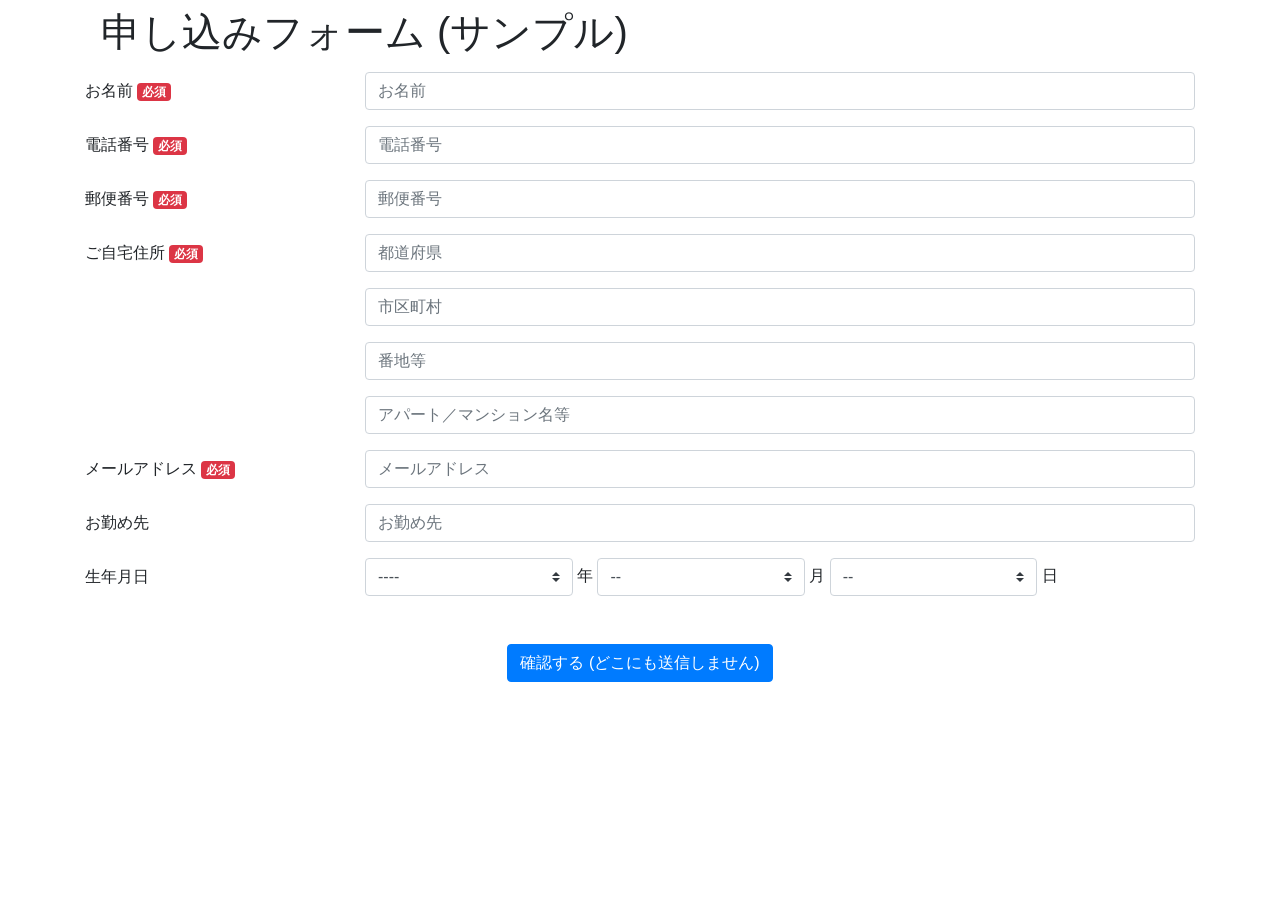
==== index.html @ 7e12a004 "生年月日のセレクトタグのtaitle属性の修正" ====
<!DOCTYPE html>
<html>
<head>
  <meta charset="UTF-8" />
  <meta name="viewport"
    content="width=device-width, initial-scale=1.0, minimum-scale=1.0, maximum-scale=1.0, user-scalable=no" />
  <!-- Latest compiled and minified CSS -->
  <link href="https://stackpath.bootstrapcdn.com/bootstrap/4.5.0/css/bootstrap.min.css" rel="stylesheet"
    integrity="sha384-9aIt2nRpC12Uk9gS9baDl411NQApFmC26EwAOH8WgZl5MYYxFfc+NcPb1dKGj7Sk" crossorigin="anonymous">
  <script>
    window.addEventListener("beforeunload", function (event) {
      var confirmationMessage = "入力内容を破棄します。";

      event.returnValue = confirmationMessage;
      return confirmationMessage;
    });
  </script>
</head>
<body>
  <div class="container">
    <div class="navbar">
      <h1>申し込みフォーム (サンプル)</h1>
    </div>

    <form>

      <div class="form-row">
        <label class="col-sm-3 col-form-label">お名前 <span class="badge badge-danger">必須</span></label>
        <div class="col-sm-9">
          <p>
            <input type="text" name="name" autocomplete="name" class="form-control" placeholder="お名前" required />
          </p>
        </div>
      </div>

      <div class="form-row">
        <label class="col-sm-3 col-form-label">電話番号 <span class="badge badge-danger">必須</span></label>
        <div class="col-sm-9">
          <p>
            <input type="tel" name="tel" autocomplete="tel" class="form-control" placeholder="電話番号" required />
          </p>
        </div>
      </div>

      <div class="form-row">
        <label class="col-sm-3 col-form-label">郵便番号 <span class="badge badge-danger">必須</span></label>
        <div class="col-sm-9">
          <p>
            <input type="text" name="postal-code" autocomplete="postal-code" class="form-control" placeholder="郵便番号"
              required />
          </p>
        </div>
      </div>

      <div class="form-row">
        <label class="col-sm-3 col-form-label">ご自宅住所 <span class="badge badge-danger">必須</span></label>
        <div class="col-sm-9">
          <p>
            <input type="text" name="address-level1" autocomplete="address-level1" class="form-control"
              placeholder="都道府県" required />
          </p>
          <p>
            <input type="text" name="address-level2" autocomplete="address-level2" class="form-control"
              placeholder="市区町村" required />
          </p>
          <p>
            <input type="text" name="address-line1" autocomplete="address-line1" class="form-control" placeholder="番地等"
              required />
          </p>
          <p>
            <input type="text" name="address-line2" autocomplete="address-line2" class="form-control"
              placeholder="アパート／マンション名等" />
          </p>
        </div>
      </div>

      <div class="form-row">
        <label class="col-sm-3 col-form-label">メールアドレス <span class="badge badge-danger">必須</span></label>
        <div class="col-sm-9">
          <p>
            <input type="email" name="email" autocomplete="email" class="form-control" placeholder="メールアドレス" required />
          </p>
        </div>
      </div>

      <div class="form-row">
        <label class="col-sm-3 col-form-label">お勤め先</label>
        <div class="col-sm-9">
          <p>
            <input type="text" name="organization" autocomplete="organization" autocorrect="off" autocapitalize="off"
              class="form-control" placeholder="お勤め先" />
          </p>
        </div>
      </div>

      <div class="form-row">
        <label class="col-sm-3 col-form-label">生年月日</label>

        <div class="col-sm-9">

          <select class="custom-select w-25" title="生年月日(西暦)" name="bday-year" autocomplete="bday-year">
            <option selected="">----</option>
            <option value="2010">2010</option>
            <option value="2009">2009</option>
            <option value="2008">2008</option>
            <option value="2007">2007</option>
            <option value="2006">2006</option>
            <option value="2005">2005</option>
            <option value="2004">2004</option>
            <option value="2003">2003</option>
            <option value="2002">2002</option>
            <option value="2001">2001</option>
            <option value="2000">2000</option>
            <option value="1999">1999</option>
            <option value="1998">1998</option>
            <option value="1997">1997</option>
            <option value="1996">1996</option>
            <option value="1995">1995</option>
            <option value="1994">1994</option>
            <option value="1993">1993</option>
            <option value="1992">1992</option>
            <option value="1991">1991</option>
            <option value="1990">1990</option>
            <option value="1989">1989</option>
            <option value="1988">1988</option>
            <option value="1987">1987</option>
            <option value="1986">1986</option>
            <option value="1985">1985</option>
            <option value="1984">1984</option>
            <option value="1983">1983</option>
            <option value="1982">1982</option>
            <option value="1981">1981</option>
            <option value="1980">1980</option>
            <option value="1979">1979</option>
            <option value="1978">1978</option>
            <option value="1977">1977</option>
            <option value="1976">1976</option>
            <option value="1975">1975</option>
            <option value="1974">1974</option>
            <option value="1973">1973</option>
            <option value="1972">1972</option>
            <option value="1971">1971</option>
            <option value="1970">1970</option>
            <option value="1969">1969</option>
            <option value="1968">1968</option>
            <option value="1967">1967</option>
            <option value="1966">1966</option>
            <option value="1965">1965</option>
            <option value="1964">1964</option>
            <option value="1963">1963</option>
            <option value="1962">1962</option>
            <option value="1961">1961</option>
            <option value="1960">1960</option>
            <option value="1959">1959</option>
            <option value="1958">1958</option>
            <option value="1957">1957</option>
            <option value="1956">1956</option>
            <option value="1955">1955</option>
            <option value="1954">1954</option>
            <option value="1953">1953</option>
            <option value="1952">1952</option>
            <option value="1951">1951</option>
            <option value="1950">1950</option>
          </select>
          年
          <select class="custom-select w-25" title="生年月日(月)" name="bday-month" autocomplete="bday-month">
            <option selected="">--</option>
            <option value="1">1</option>
            <option value="2">2</option>
            <option value="3">3</option>
            <option value="4">4</option>
            <option value="5">5</option>
            <option value="6">6</option>
            <option value="7">7</option>
            <option value="8">8</option>
            <option value="9">9</option>
            <option value="10">10</option>
            <option value="11">11</option>
            <option value="12">12</option>
          </select>
          月
          <select class="custom-select w-25" title="生年月日(日)" name="bday-day" autocomplete="bday-day">
            <option selected="">--</option>
            <option value="1">1</option>
            <option value="2">2</option>
            <option value="3">3</option>
            <option value="4">4</option>
            <option value="5">5</option>
            <option value="6">6</option>
            <option value="7">7</option>
            <option value="8">8</option>
            <option value="9">9</option>
            <option value="10">10</option>
            <option value="11">11</option>
            <option value="12">12</option>
            <option value="13">13</option>
            <option value="14">14</option>
            <option value="15">15</option>
            <option value="16">16</option>
            <option value="17">17</option>
            <option value="18">18</option>
            <option value="19">19</option>
            <option value="20">20</option>
            <option value="21">21</option>
            <option value="22">22</option>
            <option value="23">23</option>
            <option value="24">24</option>
            <option value="25">25</option>
            <option value="26">26</option>
            <option value="27">27</option>
            <option value="28">28</option>
            <option value="29">29</option>
            <option value="30">30</option>
            <option value="31">31</option>
          </select>
          日
        </div>

      </div>

      <div class="text-center my-5">
        <button type="submit" class="btn btn-primary">確認する (どこにも送信しません)</button>
      </div>

    </form>
  </div>
</body>
</html>
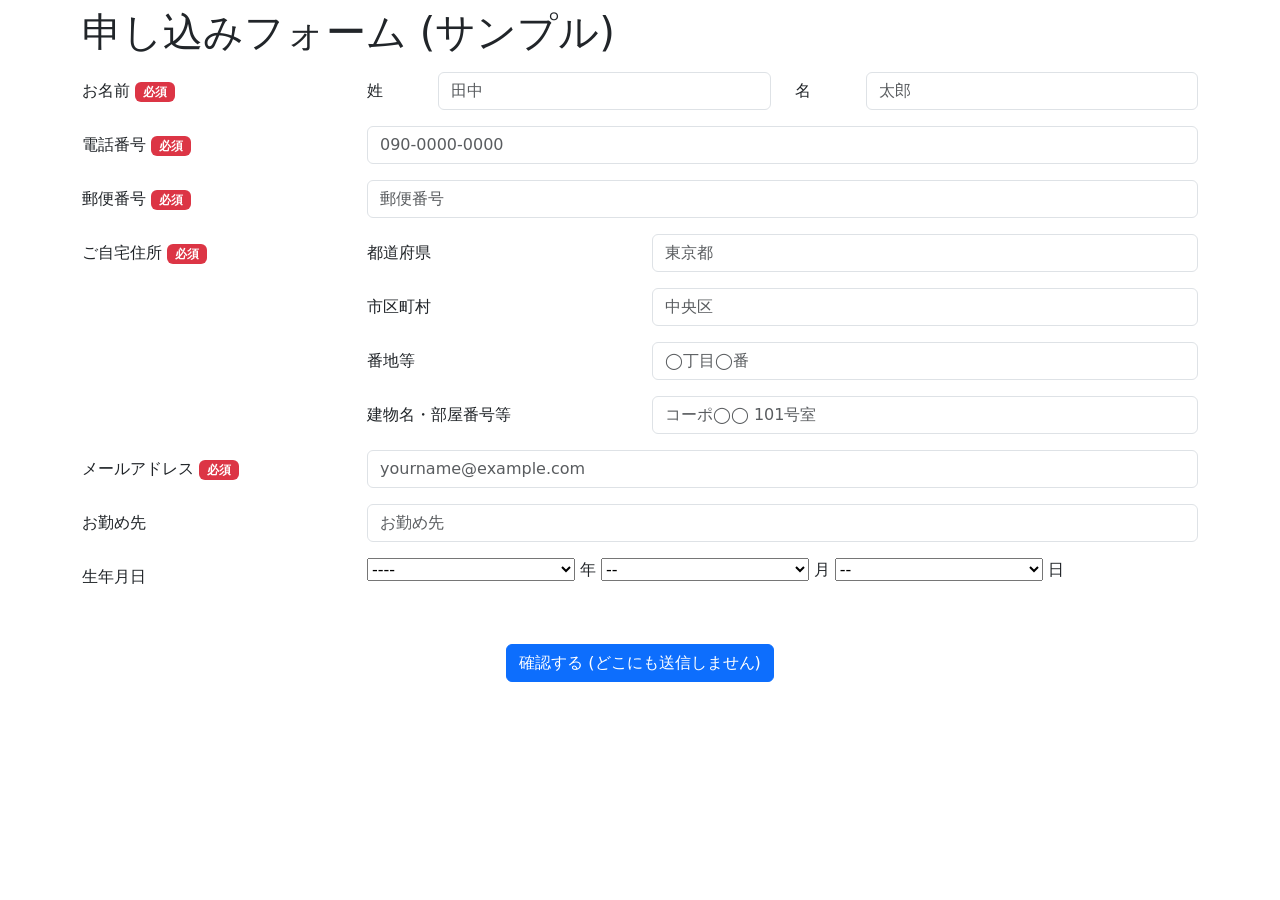
==== commit 99177537: "Bootstrap 4→5" ====
--- a/index.html
+++ b/index.html
@@ -1,12 +1,11 @@
 <!DOCTYPE html>
-<html>
+<html lang="ja">
 <head>
-  <meta charset="UTF-8" />
+  <meta charset="UTF-8"/>
   <meta name="viewport"
-    content="width=device-width, initial-scale=1.0, minimum-scale=1.0, maximum-scale=1.0, user-scalable=no" />
-  <!-- Latest compiled and minified CSS -->
-  <link href="https://stackpath.bootstrapcdn.com/bootstrap/4.5.0/css/bootstrap.min.css" rel="stylesheet"
-    integrity="sha384-9aIt2nRpC12Uk9gS9baDl411NQApFmC26EwAOH8WgZl5MYYxFfc+NcPb1dKGj7Sk" crossorigin="anonymous">
+        content="width=device-width, initial-scale=1.0, user-scalable=no"/>
+  <link href="https://cdn.jsdelivr.net/npm/bootstrap@5.0.2/dist/css/bootstrap.min.css" rel="stylesheet"
+        integrity="sha384-EVSTQN3/azprG1Anm3QDgpJLIm9Nao0Yz1ztcQTwFspd3yD65VohhpuuCOmLASjC" crossorigin="anonymous"/>
   <script>
     window.addEventListener("beforeunload", function (event) {
       var confirmationMessage = "入力内容を破棄します。";
@@ -24,76 +23,119 @@
 
     <form>
 
-      <div class="form-row">
-        <label class="col-sm-3 col-form-label">お名前 <span class="badge badge-danger">必須</span></label>
-        <div class="col-sm-9">
-          <p>
-            <input type="text" name="name" autocomplete="name" class="form-control" placeholder="お名前" required />
-          </p>
-        </div>
-      </div>
-
-      <div class="form-row">
-        <label class="col-sm-3 col-form-label">電話番号 <span class="badge badge-danger">必須</span></label>
-        <div class="col-sm-9">
-          <p>
-            <input type="tel" name="tel" autocomplete="tel" class="form-control" placeholder="電話番号" required />
-          </p>
-        </div>
-      </div>
-
-      <div class="form-row">
-        <label class="col-sm-3 col-form-label">郵便番号 <span class="badge badge-danger">必須</span></label>
+      <div class="row mb-3">
+        <label class="col-sm-3 col-form-label">お名前 <span class="badge bg-danger">必須</span></label>
+        <div class="col-sm-9">
+
+          <div class="row">
+            <label class="col-form-label col-sm-1">姓</label>
+            <div class="col-sm">
+              <input type="text"
+                     name="family-name"
+                     autocomplete="family-name"
+                     class="form-control"
+                     placeholder="田中"
+                     required/>
+            </div>
+            <label class="col-form-label col-sm-1">名</label>
+            <div class="col-sm">
+              <input type="text"
+                     name="given-name"
+                     autocomplete="given-name"
+                     class="form-control"
+                     placeholder="太郎"
+                     required/>
+            </div>
+          </div>
+        </div>
+      </div>
+
+      <div class="row">
+        <label class="col-sm-3 col-form-label">電話番号 <span class="badge bg-danger">必須</span></label>
+        <div class="col-sm-9">
+          <p>
+            <input type="tel" name="tel" autocomplete="tel" class="form-control" placeholder="090-0000-0000" required/>
+          </p>
+        </div>
+      </div>
+
+      <div class="row">
+        <label class="col-sm-3 col-form-label">郵便番号 <span class="badge bg-danger">必須</span></label>
         <div class="col-sm-9">
           <p>
             <input type="text" name="postal-code" autocomplete="postal-code" class="form-control" placeholder="郵便番号"
-              required />
-          </p>
-        </div>
-      </div>
-
-      <div class="form-row">
-        <label class="col-sm-3 col-form-label">ご自宅住所 <span class="badge badge-danger">必須</span></label>
-        <div class="col-sm-9">
-          <p>
-            <input type="text" name="address-level1" autocomplete="address-level1" class="form-control"
-              placeholder="都道府県" required />
-          </p>
-          <p>
-            <input type="text" name="address-level2" autocomplete="address-level2" class="form-control"
-              placeholder="市区町村" required />
-          </p>
-          <p>
-            <input type="text" name="address-line1" autocomplete="address-line1" class="form-control" placeholder="番地等"
-              required />
-          </p>
-          <p>
-            <input type="text" name="address-line2" autocomplete="address-line2" class="form-control"
-              placeholder="アパート／マンション名等" />
-          </p>
-        </div>
-      </div>
-
-      <div class="form-row">
-        <label class="col-sm-3 col-form-label">メールアドレス <span class="badge badge-danger">必須</span></label>
-        <div class="col-sm-9">
-          <p>
-            <input type="email" name="email" autocomplete="email" class="form-control" placeholder="メールアドレス" required />
-          </p>
-        </div>
-      </div>
-
-      <div class="form-row">
+                   required/>
+          </p>
+        </div>
+      </div>
+
+      <div class="row">
+        <label class="col-sm-3 col-form-label">ご自宅住所 <span class="badge bg-danger">必須</span></label>
+        <div class="col-sm-9">
+          <div class="row mb-3">
+            <label class="col-form-label col-sm-4">都道府県</label>
+            <div class="col-sm-8">
+              <input type="text" name="address-level1"
+                     autocomplete="address-level1"
+                     class="form-control"
+                     placeholder="東京都" required/>
+            </div>
+          </div>
+          <div class="row mb-3">
+            <label class="col-form-label col-sm-4">市区町村</label>
+            <div class="col-sm-8">
+              <input type="text" name="address-level2" autocomplete="address-level2" class="form-control"
+                     placeholder="中央区" required/>
+            </div>
+          </div>
+
+          <div class="row mb-3">
+            <label class="col-form-label col-sm-4">番地等</label>
+            <div class="col-sm-8">
+              <input type="text" name="address-line1" autocomplete="address-line1" class="form-control"
+                     placeholder="◯丁目◯番"
+                     required/>
+            </div>
+          </div>
+
+
+          <div class="row mb-3">
+            <label class="col-form-label col-sm-4">建物名・部屋番号等</label>
+            <div class="col-sm-8">
+              <input type="text" name="address-line2" autocomplete="address-line2" class="form-control"
+                     placeholder="コーポ◯◯ 101号室"/>
+            </div>
+          </div>
+
+        </div>
+      </div>
+
+      <div class="row">
+        <label class="col-sm-3 col-form-label">メールアドレス <span class="badge bg-danger">必須</span></label>
+        <div class="col-sm-9">
+          <p>
+            <input type="email" name="email" autocomplete="email" class="form-control" placeholder="yourname@example.com"
+                   required/>
+          </p>
+        </div>
+      </div>
+
+      <div class="row">
         <label class="col-sm-3 col-form-label">お勤め先</label>
         <div class="col-sm-9">
           <p>
-            <input type="text" name="organization" autocomplete="organization" autocorrect="off" autocapitalize="off"
-              class="form-control" placeholder="お勤め先" />
-          </p>
-        </div>
-      </div>
-
-      <div class="form-row">
+            <input type="text"
+                   name="organization"
+                   autocomplete="organization"
+                   autocorrect="off"
+                   autocapitalize="off"
+                   class="form-control"
+                   placeholder="お勤め先"/>
+          </p>
+        </div>
+      </div>
+
+      <div class="row">
         <label class="col-sm-3 col-form-label">生年月日</label>
 
         <div class="col-sm-9">
@@ -225,4 +267,4 @@
     </form>
   </div>
 </body>
-</html>+</html>
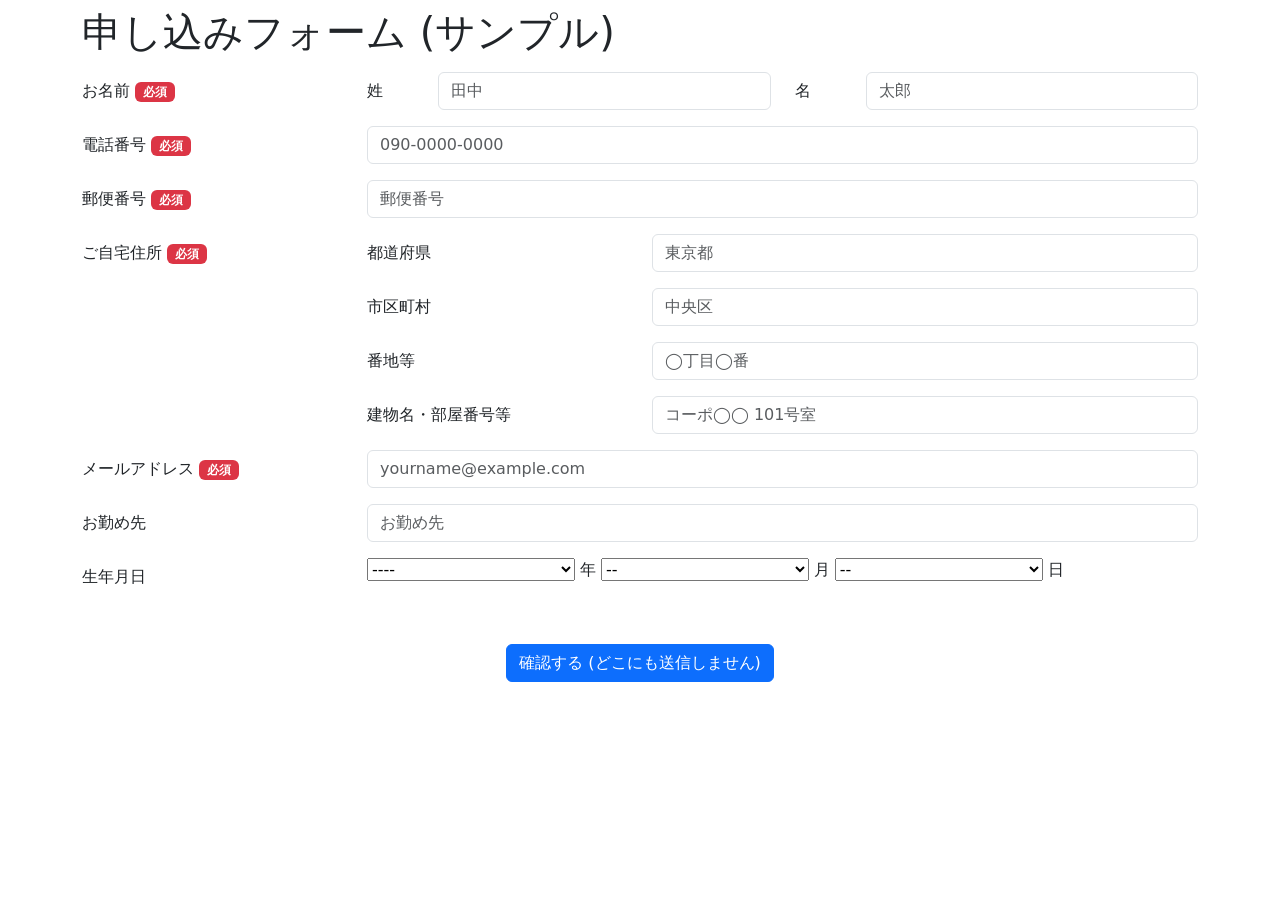
==== commit 1f186a0a: "Bootstrapバージョン最新化" ====
--- a/index.html
+++ b/index.html
@@ -5,7 +5,7 @@
   <meta name="viewport"
         content="width=device-width, initial-scale=1.0, user-scalable=no"/>
   <link href="https://cdn.jsdelivr.net/npm/bootstrap@5.0.2/dist/css/bootstrap.min.css" rel="stylesheet"
-        integrity="sha384-EVSTQN3/azprG1Anm3QDgpJLIm9Nao0Yz1ztcQTwFspd3yD65VohhpuuCOmLASjC" crossorigin="anonymous"/>
+        integrity="sha384-EVSTQN3/azprG1Anm3QDgpJLIm9Nao0Yz1ztcQTwFspd3yD65VohhpuuCOmLASjC" crossorigin="anonymous">
   <script>
     window.addEventListener("beforeunload", function (event) {
       var confirmationMessage = "入力内容を破棄します。";
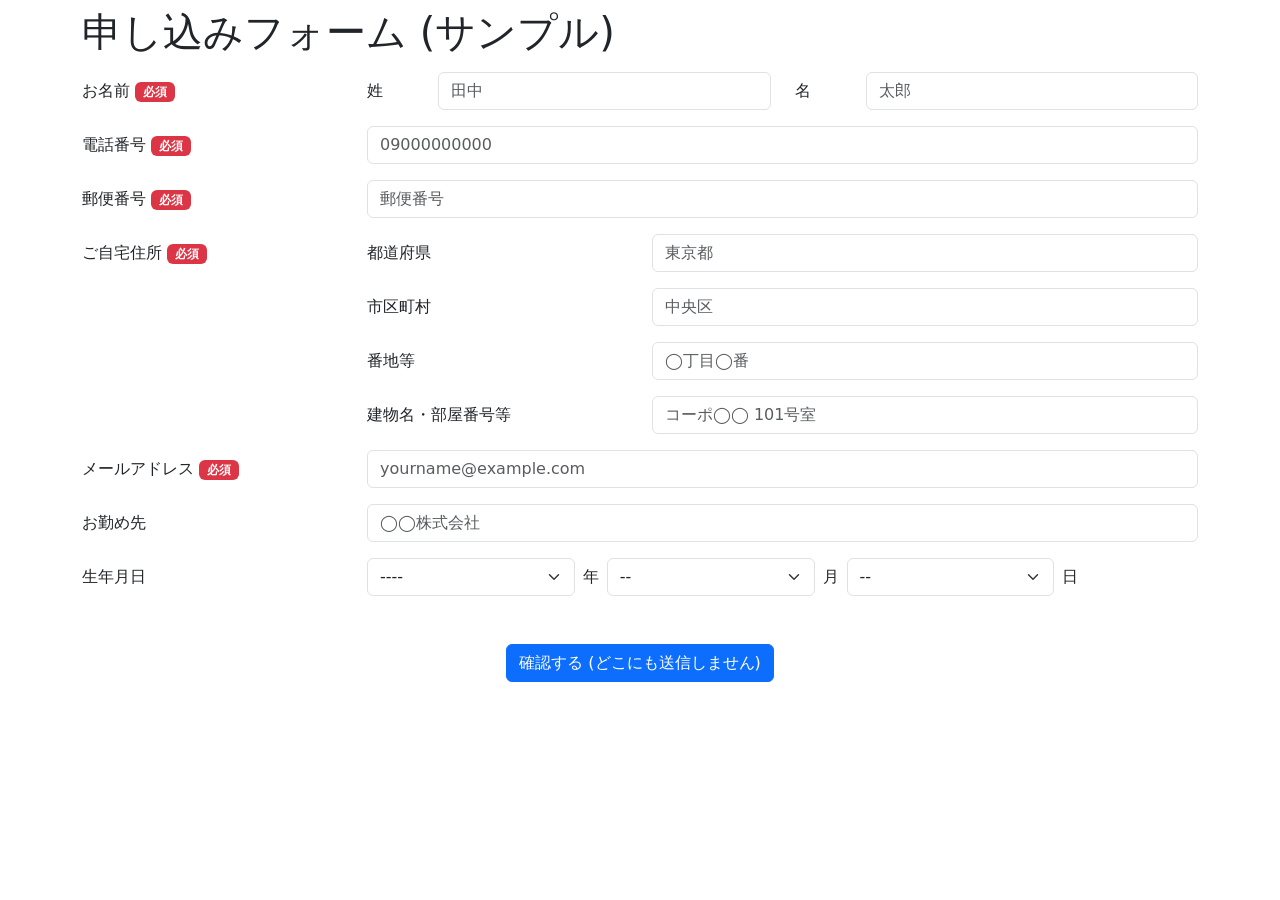
==== commit 09944110: "デモhtmlの最新化" ====
--- a/index.html
+++ b/index.html
@@ -4,11 +4,12 @@
   <meta charset="UTF-8"/>
   <meta name="viewport"
         content="width=device-width, initial-scale=1.0, user-scalable=no"/>
+  <title>申し込みフォーム (サンプル)</title>
   <link href="https://cdn.jsdelivr.net/npm/bootstrap@5.0.2/dist/css/bootstrap.min.css" rel="stylesheet"
         integrity="sha384-EVSTQN3/azprG1Anm3QDgpJLIm9Nao0Yz1ztcQTwFspd3yD65VohhpuuCOmLASjC" crossorigin="anonymous">
   <script>
     window.addEventListener("beforeunload", function (event) {
-      var confirmationMessage = "入力内容を破棄します。";
+      const confirmationMessage = "入力内容を破棄します。";
 
       event.returnValue = confirmationMessage;
       return confirmationMessage;
@@ -54,7 +55,7 @@
         <label class="col-sm-3 col-form-label">電話番号 <span class="badge bg-danger">必須</span></label>
         <div class="col-sm-9">
           <p>
-            <input type="tel" name="tel" autocomplete="tel" class="form-control" placeholder="090-0000-0000" required/>
+            <input type="tel" name="tel" autocomplete="tel" class="form-control" placeholder="09000000000" required/>
           </p>
         </div>
       </div>
@@ -130,7 +131,7 @@
                    autocorrect="off"
                    autocapitalize="off"
                    class="form-control"
-                   placeholder="お勤め先"/>
+                   placeholder="◯◯株式会社"/>
           </p>
         </div>
       </div>
@@ -138,9 +139,9 @@
       <div class="row">
         <label class="col-sm-3 col-form-label">生年月日</label>
 
-        <div class="col-sm-9">
-
-          <select class="custom-select w-25" title="生年月日(西暦)" name="bday-year" autocomplete="bday-year">
+        <div class="col-sm-9 d-flex align-items-center gap-2">
+
+          <select class="form-select w-25" title="生年月日(西暦)" name="bday-year" autocomplete="bday-year">
             <option selected="">----</option>
             <option value="2010">2010</option>
             <option value="2009">2009</option>
@@ -205,7 +206,7 @@
             <option value="1950">1950</option>
           </select>
           年
-          <select class="custom-select w-25" title="生年月日(月)" name="bday-month" autocomplete="bday-month">
+          <select class="form-select w-25" title="生年月日(月)" name="bday-month" autocomplete="bday-month">
             <option selected="">--</option>
             <option value="1">1</option>
             <option value="2">2</option>
@@ -221,7 +222,7 @@
             <option value="12">12</option>
           </select>
           月
-          <select class="custom-select w-25" title="生年月日(日)" name="bday-day" autocomplete="bday-day">
+          <select class="form-select w-25" title="生年月日(日)" name="bday-day" autocomplete="bday-day">
             <option selected="">--</option>
             <option value="1">1</option>
             <option value="2">2</option>
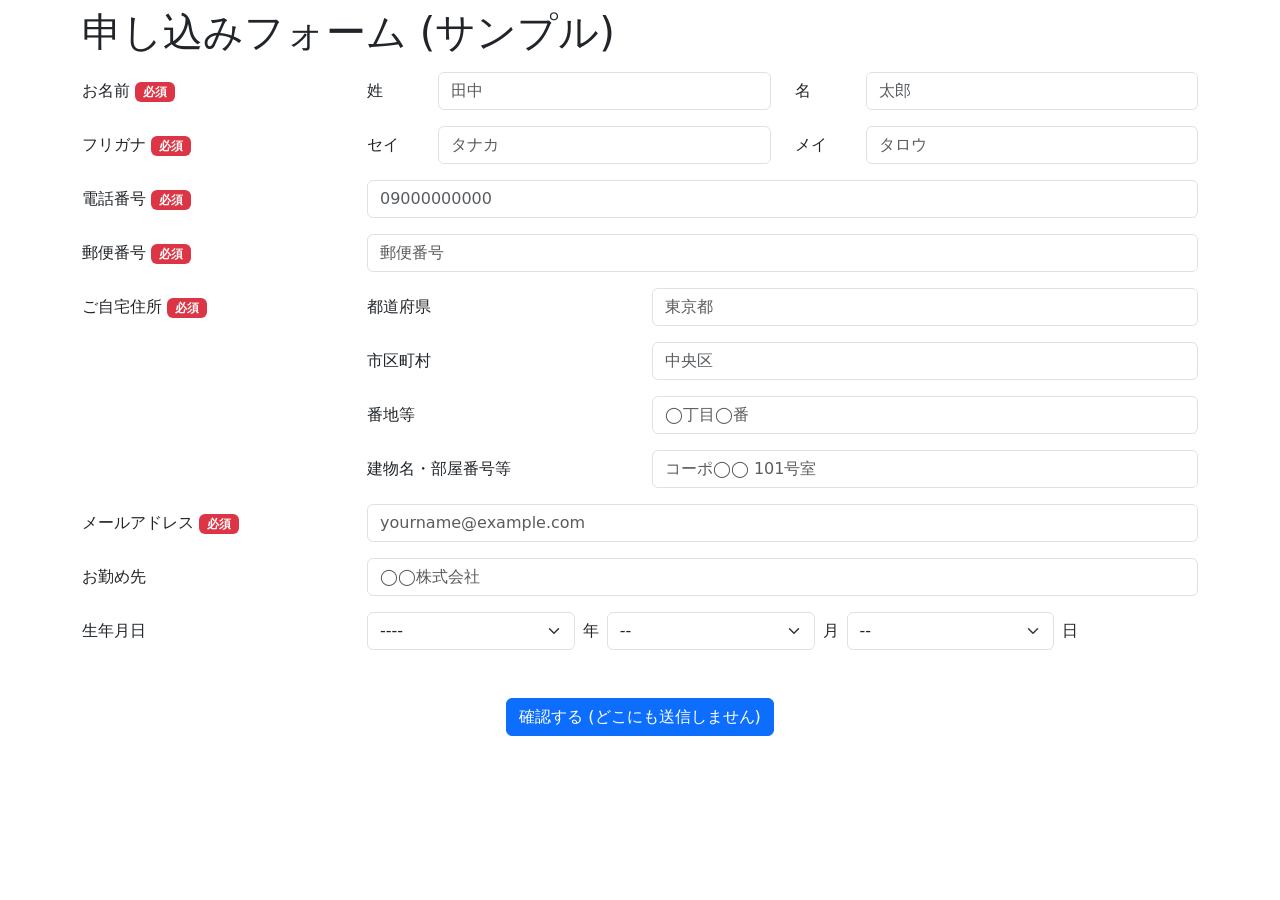
==== commit ba396e63: "ふりがなを追加" ====
--- a/index.html
+++ b/index.html
@@ -8,7 +8,7 @@
   <link href="https://cdn.jsdelivr.net/npm/bootstrap@5.0.2/dist/css/bootstrap.min.css" rel="stylesheet"
         integrity="sha384-EVSTQN3/azprG1Anm3QDgpJLIm9Nao0Yz1ztcQTwFspd3yD65VohhpuuCOmLASjC" crossorigin="anonymous">
   <script>
-    window.addEventListener("beforeunload", function (event) {
+    window.addEventListener("beforeunload", (event) => {
       const confirmationMessage = "入力内容を破棄します。";
 
       event.returnValue = confirmationMessage;
@@ -45,6 +45,33 @@
                      autocomplete="given-name"
                      class="form-control"
                      placeholder="太郎"
+                     required/>
+            </div>
+          </div>
+        </div>
+      </div>
+
+      <div class="row mb-3">
+        <label class="col-sm-3 col-form-label">フリガナ <span class="badge bg-danger">必須</span></label>
+        <div class="col-sm-9">
+
+          <div class="row">
+            <label class="col-form-label col-sm-1">セイ</label>
+            <div class="col-sm">
+              <input type="text"
+                     name="family-name-phonetic"
+                     autocomplete="family-name"
+                     class="form-control"
+                     placeholder="タナカ"
+                     required/>
+            </div>
+            <label class="col-form-label col-sm-1">メイ</label>
+            <div class="col-sm">
+              <input type="text"
+                     name="given-name-phonetic"
+                     autocomplete="given-name"
+                     class="form-control"
+                     placeholder="タロウ"
                      required/>
             </div>
           </div>
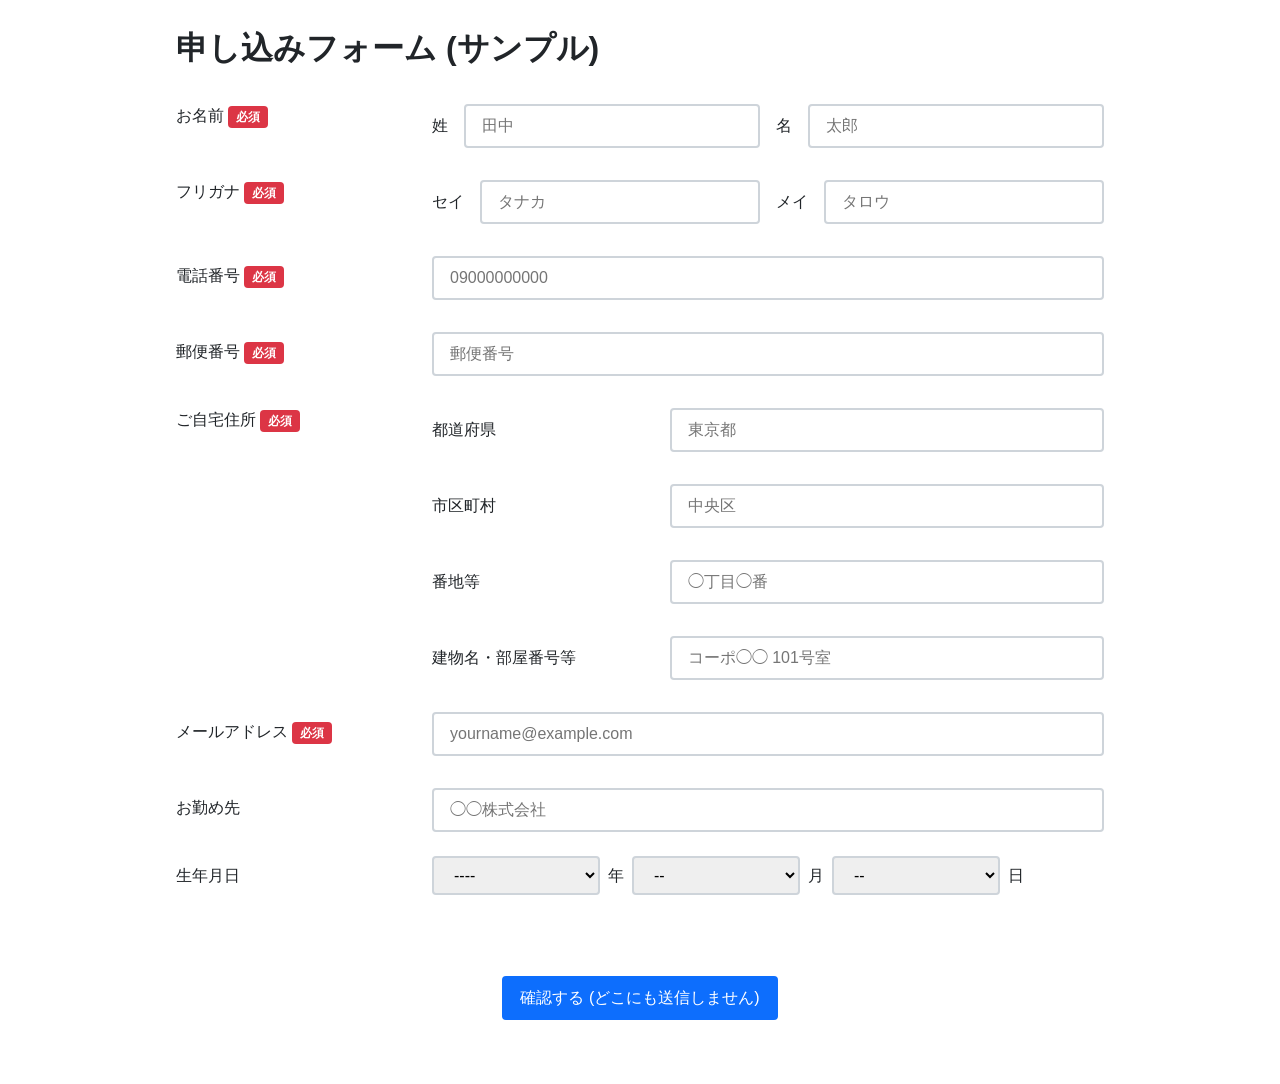
==== commit 1bdec736: "Bootstrapを外してフォームCSSを整理" ====
--- a/index.html
+++ b/index.html
@@ -1,298 +1,108 @@
 <!DOCTYPE html>
 <html lang="ja">
 <head>
-  <meta charset="UTF-8"/>
-  <meta name="viewport"
-        content="width=device-width, initial-scale=1.0, user-scalable=no"/>
+  <meta charset="utf-8"/>
+  <meta name="viewport" content="width=device-width, initial-scale=1"/>
   <title>申し込みフォーム (サンプル)</title>
-  <link href="https://cdn.jsdelivr.net/npm/bootstrap@5.0.2/dist/css/bootstrap.min.css" rel="stylesheet"
-        integrity="sha384-EVSTQN3/azprG1Anm3QDgpJLIm9Nao0Yz1ztcQTwFspd3yD65VohhpuuCOmLASjC" crossorigin="anonymous">
-  <script>
-    window.addEventListener("beforeunload", (event) => {
-      const confirmationMessage = "入力内容を破棄します。";
-
-      event.returnValue = confirmationMessage;
-      return confirmationMessage;
-    });
-  </script>
+  <link rel="stylesheet" href="style.css"/>
 </head>
 <body>
-  <div class="container">
-    <div class="navbar">
-      <h1>申し込みフォーム (サンプル)</h1>
-    </div>
+  <main>
+    <h1>申し込みフォーム (サンプル)</h1>
 
     <form>
-
-      <div class="row mb-3">
-        <label class="col-sm-3 col-form-label">お名前 <span class="badge bg-danger">必須</span></label>
-        <div class="col-sm-9">
-
-          <div class="row">
-            <label class="col-form-label col-sm-1">姓</label>
-            <div class="col-sm">
-              <input type="text"
-                     name="family-name"
-                     autocomplete="family-name"
-                     class="form-control"
-                     placeholder="田中"
-                     required/>
-            </div>
-            <label class="col-form-label col-sm-1">名</label>
-            <div class="col-sm">
-              <input type="text"
-                     name="given-name"
-                     autocomplete="given-name"
-                     class="form-control"
-                     placeholder="太郎"
-                     required/>
-            </div>
-          </div>
+      <div class="field">
+        <div class="field-name">お名前 <b>必須</b></div>
+        <div class="field-body split">
+          <label>姓
+            <input type="text" name="family-name" autocomplete="family-name" placeholder="田中" required/>
+          </label>
+          <label>名
+            <input type="text" name="given-name" autocomplete="given-name" placeholder="太郎" required/>
+          </label>
         </div>
       </div>
 
-      <div class="row mb-3">
-        <label class="col-sm-3 col-form-label">フリガナ <span class="badge bg-danger">必須</span></label>
-        <div class="col-sm-9">
-
-          <div class="row">
-            <label class="col-form-label col-sm-1">セイ</label>
-            <div class="col-sm">
-              <input type="text"
-                     name="family-name-phonetic"
-                     autocomplete="family-name"
-                     class="form-control"
-                     placeholder="タナカ"
-                     required/>
-            </div>
-            <label class="col-form-label col-sm-1">メイ</label>
-            <div class="col-sm">
-              <input type="text"
-                     name="given-name-phonetic"
-                     autocomplete="given-name"
-                     class="form-control"
-                     placeholder="タロウ"
-                     required/>
-            </div>
-          </div>
+      <div class="field">
+        <div class="field-name">フリガナ <b>必須</b></div>
+        <div class="field-body split">
+          <label>セイ
+            <input type="text" name="family-name-phonetic" autocomplete="family-name" placeholder="タナカ" required/>
+          </label>
+          <label>メイ
+            <input type="text" name="given-name-phonetic" autocomplete="given-name" placeholder="タロウ" required/>
+          </label>
         </div>
       </div>
 
-      <div class="row">
-        <label class="col-sm-3 col-form-label">電話番号 <span class="badge bg-danger">必須</span></label>
-        <div class="col-sm-9">
-          <p>
-            <input type="tel" name="tel" autocomplete="tel" class="form-control" placeholder="09000000000" required/>
-          </p>
+      <label class="field">
+        <span class="field-name">電話番号 <b>必須</b></span>
+        <input type="tel" name="tel" autocomplete="tel" placeholder="09000000000" required/>
+      </label>
+
+      <label class="field">
+        <span class="field-name">郵便番号 <b>必須</b></span>
+        <input type="text" name="postal-code" autocomplete="postal-code" placeholder="郵便番号" required/>
+      </label>
+
+      <div class="field">
+        <div class="field-name">ご自宅住所 <b>必須</b></div>
+        <div class="field-body">
+          <label>都道府県
+            <input type="text" name="address-level1" autocomplete="address-level1" placeholder="東京都" required/>
+          </label>
+          <label>市区町村
+            <input type="text" name="address-level2" autocomplete="address-level2" placeholder="中央区" required/>
+          </label>
+          <label>番地等
+            <input type="text" name="address-line1" autocomplete="address-line1" placeholder="◯丁目◯番" required/>
+          </label>
+          <label>建物名・部屋番号等
+            <input type="text" name="address-line2" autocomplete="address-line2" placeholder="コーポ◯◯ 101号室"/>
+          </label>
         </div>
       </div>
 
-      <div class="row">
-        <label class="col-sm-3 col-form-label">郵便番号 <span class="badge bg-danger">必須</span></label>
-        <div class="col-sm-9">
-          <p>
-            <input type="text" name="postal-code" autocomplete="postal-code" class="form-control" placeholder="郵便番号"
-                   required/>
-          </p>
+      <label class="field">
+        <span class="field-name">メールアドレス <b>必須</b></span>
+        <input type="email" name="email" autocomplete="email" placeholder="yourname@example.com" required/>
+      </label>
+
+      <label class="field">
+        <span class="field-name">お勤め先</span>
+        <input type="text" name="organization" autocomplete="organization" autocorrect="off" autocapitalize="off" placeholder="◯◯株式会社"/>
+      </label>
+
+      <div class="field">
+        <div class="field-name">生年月日</div>
+        <div class="birthday">
+          <select title="生年月日(西暦)" name="bday-year" autocomplete="bday-year"></select>年
+          <select title="生年月日(月)" name="bday-month" autocomplete="bday-month"></select>月
+          <select title="生年月日(日)" name="bday-day" autocomplete="bday-day"></select>日
         </div>
       </div>
 
-      <div class="row">
-        <label class="col-sm-3 col-form-label">ご自宅住所 <span class="badge bg-danger">必須</span></label>
-        <div class="col-sm-9">
-          <div class="row mb-3">
-            <label class="col-form-label col-sm-4">都道府県</label>
-            <div class="col-sm-8">
-              <input type="text" name="address-level1"
-                     autocomplete="address-level1"
-                     class="form-control"
-                     placeholder="東京都" required/>
-            </div>
-          </div>
-          <div class="row mb-3">
-            <label class="col-form-label col-sm-4">市区町村</label>
-            <div class="col-sm-8">
-              <input type="text" name="address-level2" autocomplete="address-level2" class="form-control"
-                     placeholder="中央区" required/>
-            </div>
-          </div>
+      <p class="actions"><button type="submit">確認する (どこにも送信しません)</button></p>
+    </form>
+  </main>
 
-          <div class="row mb-3">
-            <label class="col-form-label col-sm-4">番地等</label>
-            <div class="col-sm-8">
-              <input type="text" name="address-line1" autocomplete="address-line1" class="form-control"
-                     placeholder="◯丁目◯番"
-                     required/>
-            </div>
-          </div>
+  <script type="module">
+    addEventListener("beforeunload", (event) => {
+      event.returnValue = "入力内容を破棄します。";
+    });
 
-
-          <div class="row mb-3">
-            <label class="col-form-label col-sm-4">建物名・部屋番号等</label>
-            <div class="col-sm-8">
-              <input type="text" name="address-line2" autocomplete="address-line2" class="form-control"
-                     placeholder="コーポ◯◯ 101号室"/>
-            </div>
-          </div>
-
-        </div>
-      </div>
-
-      <div class="row">
-        <label class="col-sm-3 col-form-label">メールアドレス <span class="badge bg-danger">必須</span></label>
-        <div class="col-sm-9">
-          <p>
-            <input type="email" name="email" autocomplete="email" class="form-control" placeholder="yourname@example.com"
-                   required/>
-          </p>
-        </div>
-      </div>
-
-      <div class="row">
-        <label class="col-sm-3 col-form-label">お勤め先</label>
-        <div class="col-sm-9">
-          <p>
-            <input type="text"
-                   name="organization"
-                   autocomplete="organization"
-                   autocorrect="off"
-                   autocapitalize="off"
-                   class="form-control"
-                   placeholder="◯◯株式会社"/>
-          </p>
-        </div>
-      </div>
-
-      <div class="row">
-        <label class="col-sm-3 col-form-label">生年月日</label>
-
-        <div class="col-sm-9 d-flex align-items-center gap-2">
-
-          <select class="form-select w-25" title="生年月日(西暦)" name="bday-year" autocomplete="bday-year">
-            <option selected="">----</option>
-            <option value="2010">2010</option>
-            <option value="2009">2009</option>
-            <option value="2008">2008</option>
-            <option value="2007">2007</option>
-            <option value="2006">2006</option>
-            <option value="2005">2005</option>
-            <option value="2004">2004</option>
-            <option value="2003">2003</option>
-            <option value="2002">2002</option>
-            <option value="2001">2001</option>
-            <option value="2000">2000</option>
-            <option value="1999">1999</option>
-            <option value="1998">1998</option>
-            <option value="1997">1997</option>
-            <option value="1996">1996</option>
-            <option value="1995">1995</option>
-            <option value="1994">1994</option>
-            <option value="1993">1993</option>
-            <option value="1992">1992</option>
-            <option value="1991">1991</option>
-            <option value="1990">1990</option>
-            <option value="1989">1989</option>
-            <option value="1988">1988</option>
-            <option value="1987">1987</option>
-            <option value="1986">1986</option>
-            <option value="1985">1985</option>
-            <option value="1984">1984</option>
-            <option value="1983">1983</option>
-            <option value="1982">1982</option>
-            <option value="1981">1981</option>
-            <option value="1980">1980</option>
-            <option value="1979">1979</option>
-            <option value="1978">1978</option>
-            <option value="1977">1977</option>
-            <option value="1976">1976</option>
-            <option value="1975">1975</option>
-            <option value="1974">1974</option>
-            <option value="1973">1973</option>
-            <option value="1972">1972</option>
-            <option value="1971">1971</option>
-            <option value="1970">1970</option>
-            <option value="1969">1969</option>
-            <option value="1968">1968</option>
-            <option value="1967">1967</option>
-            <option value="1966">1966</option>
-            <option value="1965">1965</option>
-            <option value="1964">1964</option>
-            <option value="1963">1963</option>
-            <option value="1962">1962</option>
-            <option value="1961">1961</option>
-            <option value="1960">1960</option>
-            <option value="1959">1959</option>
-            <option value="1958">1958</option>
-            <option value="1957">1957</option>
-            <option value="1956">1956</option>
-            <option value="1955">1955</option>
-            <option value="1954">1954</option>
-            <option value="1953">1953</option>
-            <option value="1952">1952</option>
-            <option value="1951">1951</option>
-            <option value="1950">1950</option>
-          </select>
-          年
-          <select class="form-select w-25" title="生年月日(月)" name="bday-month" autocomplete="bday-month">
-            <option selected="">--</option>
-            <option value="1">1</option>
-            <option value="2">2</option>
-            <option value="3">3</option>
-            <option value="4">4</option>
-            <option value="5">5</option>
-            <option value="6">6</option>
-            <option value="7">7</option>
-            <option value="8">8</option>
-            <option value="9">9</option>
-            <option value="10">10</option>
-            <option value="11">11</option>
-            <option value="12">12</option>
-          </select>
-          月
-          <select class="form-select w-25" title="生年月日(日)" name="bday-day" autocomplete="bday-day">
-            <option selected="">--</option>
-            <option value="1">1</option>
-            <option value="2">2</option>
-            <option value="3">3</option>
-            <option value="4">4</option>
-            <option value="5">5</option>
-            <option value="6">6</option>
-            <option value="7">7</option>
-            <option value="8">8</option>
-            <option value="9">9</option>
-            <option value="10">10</option>
-            <option value="11">11</option>
-            <option value="12">12</option>
-            <option value="13">13</option>
-            <option value="14">14</option>
-            <option value="15">15</option>
-            <option value="16">16</option>
-            <option value="17">17</option>
-            <option value="18">18</option>
-            <option value="19">19</option>
-            <option value="20">20</option>
-            <option value="21">21</option>
-            <option value="22">22</option>
-            <option value="23">23</option>
-            <option value="24">24</option>
-            <option value="25">25</option>
-            <option value="26">26</option>
-            <option value="27">27</option>
-            <option value="28">28</option>
-            <option value="29">29</option>
-            <option value="30">30</option>
-            <option value="31">31</option>
-          </select>
-          日
-        </div>
-
-      </div>
-
-      <div class="text-center my-5">
-        <button type="submit" class="btn btn-primary">確認する (どこにも送信しません)</button>
-      </div>
-
-    </form>
-  </div>
+    for (const [name, start, end, blank] of [
+      ["bday-year", 2010, 1950, "----"],
+      ["bday-month", 1, 12, "--"],
+      ["bday-day", 1, 31, "--"],
+    ]) {
+      const select = document.querySelector(`[name="${name}"]`);
+      const step = start < end ? 1 : -1;
+      select.append(new Option(blank));
+      for (let value = start; value !== end + step; value += step) {
+        select.append(new Option(value, value));
+      }
+    }
+  </script>
 </body>
 </html>
--- a/style.css
+++ b/style.css
@@ -0,0 +1,108 @@
+* {
+  box-sizing: border-box;
+}
+
+body {
+  margin: 0;
+  color: #212529;
+  font-family: sans-serif;
+  font-size: 1rem;
+  line-height: 1.5;
+}
+
+main {
+  inline-size: min(100%, 960px);
+  margin-inline: auto;
+  padding-inline: 16px;
+}
+
+h1 {
+  margin-block: 24px;
+  font-size: 2rem;
+}
+
+:where(form, .field-body) {
+  display: grid;
+  gap: 16px;
+}
+
+.field {
+  display: grid;
+  grid-template-columns: 25% minmax(0, 1fr);
+  column-gap: 24px;
+  align-items: start;
+
+  @media (width < 640px) {
+    grid-template-columns: 1fr;
+  }
+}
+
+:where(.field-name, label) {
+  padding-block: 8px;
+}
+
+.field-body {
+  label {
+    display: grid;
+    grid-template-columns: 33% minmax(0, 1fr);
+    column-gap: 16px;
+    align-items: center;
+    @media (width < 640px) {
+      grid-template-columns: 1fr;
+    }
+  }
+}
+
+.split {
+  grid-template-columns: 1fr 1fr;
+  @media (width < 640px) {
+    grid-template-columns: 1fr;
+  }
+  label {
+    grid-template-columns: auto minmax(0, 1fr);
+  }
+}
+
+b {
+  padding: 4px 8px;
+  border-radius: 4px;
+  background: #dc3545;
+  color: #fff;
+  font-size: 0.75em;
+}
+
+:where(input, select) {
+  inline-size: 100%;
+  padding: 8px 16px;
+  border: 2px solid #ced4da;
+  border-radius: 4px;
+  font: inherit;
+}
+
+.birthday {
+  display: flex;
+  align-items: center;
+  gap: 8px;
+
+  select {
+    inline-size: 25%;
+  }
+
+  @media (width < 640px) {
+    flex-wrap: wrap;
+  }
+}
+
+.actions {
+  margin-block: 64px;
+  text-align: center;
+}
+
+button {
+  padding: 8px 16px;
+  border: 2px solid #0d6efd;
+  border-radius: 4px;
+  background: #0d6efd;
+  color: #fff;
+  font: inherit;
+}
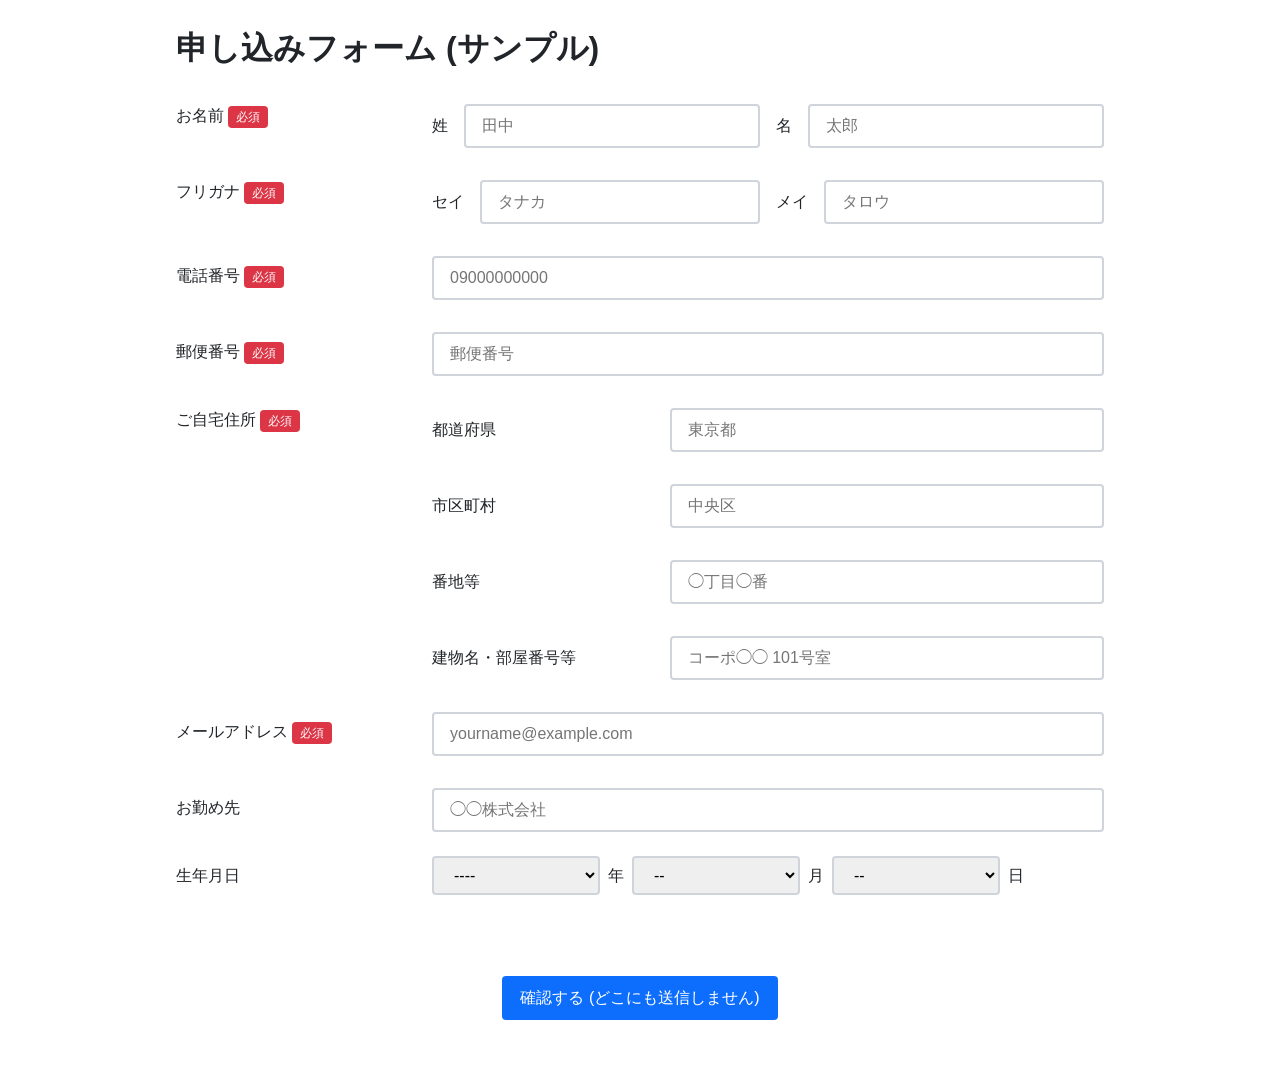
==== commit b25166b2: "フォームコードに説明コメントを追加" ====
--- a/index.html
+++ b/index.html
@@ -11,8 +11,9 @@
     <h1>申し込みフォーム (サンプル)</h1>
 
     <form>
+      <!-- ブラウザの自動入力に合わせて、氏名は姓・名に分割 -->
       <div class="field">
-        <div class="field-name">お名前 <b>必須</b></div>
+        <div class="field-name">お名前 <span class="required">必須</span></div>
         <div class="field-body split">
           <label>姓
             <input type="text" name="family-name" autocomplete="family-name" placeholder="田中" required/>
@@ -23,8 +24,9 @@
         </div>
       </div>
 
+      <!-- Chrome の自動入力が判別できる name と autocomplete -->
       <div class="field">
-        <div class="field-name">フリガナ <b>必須</b></div>
+        <div class="field-name">フリガナ <span class="required">必須</span></div>
         <div class="field-body split">
           <label>セイ
             <input type="text" name="family-name-phonetic" autocomplete="family-name" placeholder="タナカ" required/>
@@ -36,17 +38,18 @@
       </div>
 
       <label class="field">
-        <span class="field-name">電話番号 <b>必須</b></span>
+        <span class="field-name">電話番号 <span class="required">必須</span></span>
         <input type="tel" name="tel" autocomplete="tel" placeholder="09000000000" required/>
       </label>
 
       <label class="field">
-        <span class="field-name">郵便番号 <b>必須</b></span>
+        <span class="field-name">郵便番号 <span class="required">必須</span></span>
         <input type="text" name="postal-code" autocomplete="postal-code" placeholder="郵便番号" required/>
       </label>
 
+      <!-- HTML autocomplete の住所階層に合わせた分割 -->
       <div class="field">
-        <div class="field-name">ご自宅住所 <b>必須</b></div>
+        <div class="field-name">ご自宅住所 <span class="required">必須</span></div>
         <div class="field-body">
           <label>都道府県
             <input type="text" name="address-level1" autocomplete="address-level1" placeholder="東京都" required/>
@@ -64,15 +67,17 @@
       </div>
 
       <label class="field">
-        <span class="field-name">メールアドレス <b>必須</b></span>
+        <span class="field-name">メールアドレス <span class="required">必須</span></span>
         <input type="email" name="email" autocomplete="email" placeholder="yourname@example.com" required/>
       </label>
 
       <label class="field">
         <span class="field-name">お勤め先</span>
+        <!-- iOS の自動大文字化・自動補正による会社名の変化を防止 -->
         <input type="text" name="organization" autocomplete="organization" autocorrect="off" autocapitalize="off" placeholder="◯◯株式会社"/>
       </label>
 
+      <!-- 年月日の候補は下のスクリプトで生成 -->
       <div class="field">
         <div class="field-name">生年月日</div>
         <div class="birthday">
@@ -87,19 +92,32 @@
   </main>
 
   <script type="module">
+    // 再読み込み・タブを閉じる操作の前に、入力内容の破棄確認
     addEventListener("beforeunload", (event) => {
-      event.returnValue = "入力内容を破棄します。";
+      // 既定の移動処理を止めて、ブラウザの確認ダイアログ表示
+      event.preventDefault();
     });
 
+    // 生年月日の選択肢を設定リストから生成
+    // option の大量記述を避け、年・月・日の範囲をこの配列に集約
     for (const [name, start, end, blank] of [
+      // 年だけ新しい年から古い年へ降順
       ["bday-year", 2010, 1950, "----"],
+      // 月と日は自然な昇順
       ["bday-month", 1, 12, "--"],
       ["bday-day", 1, 31, "--"],
     ]) {
+      // name 属性から対象の select を取得
       const select = document.querySelector(`[name="${name}"]`);
+      // start と end の大小に合わせて増減方向を決定
       const step = start < end ? 1 : -1;
+
+      // 先頭に未選択用の空 option を追加
       select.append(new Option(blank));
+
+      // end を含めるため、end + step の直前まで反復
       for (let value = start; value !== end + step; value += step) {
+        // 表示テキストと送信値に同じ数値を設定
         select.append(new Option(value, value));
       }
     }
--- a/style.css
+++ b/style.css
@@ -10,6 +10,7 @@
   line-height: 1.5;
 }
 
+/* ページ幅だけを制限し、フォーム内の配置は各 field に任せる。 */
 main {
   inline-size: min(100%, 960px);
   margin-inline: auto;
@@ -21,11 +22,13 @@
   font-size: 2rem;
 }
 
+/* form と複数入力の field-body は同じ間隔の Grid にする。 */
 :where(form, .field-body) {
   display: grid;
   gap: 16px;
 }
 
+/* field は左に項目名、右に入力UIを置く基本レイアウト。 */
 .field {
   display: grid;
   grid-template-columns: 25% minmax(0, 1fr);
@@ -37,10 +40,12 @@
   }
 }
 
+/* field-name と label の縦余白をそろえて、単一入力と複数入力の高さを合わせる。 */
 :where(.field-name, label) {
   padding-block: 8px;
 }
 
+/* 住所などの縦並びグループでは、各 label の中をさらに Grid にする。 */
 .field-body {
   label {
     display: grid;
@@ -53,6 +58,7 @@
   }
 }
 
+/* 姓名のような2分割フィールド。狭い画面では下の media query で1列に戻る。 */
 .split {
   grid-template-columns: 1fr 1fr;
   @media (width < 640px) {
@@ -63,7 +69,8 @@
   }
 }
 
-b {
+/* 必須バッジ。required 属性と同じ必須項目を視覚的に示す。 */
+.required {
   padding: 4px 8px;
   border-radius: 4px;
   background: #dc3545;
@@ -71,6 +78,7 @@
   font-size: 0.75em;
 }
 
+/* input と select は同じフォームコントロールとして見せる。 */
 :where(input, select) {
   inline-size: 100%;
   padding: 8px 16px;
@@ -79,6 +87,7 @@
   font: inherit;
 }
 
+/* 生年月日は select と単位文字を横並びにする。 */
 .birthday {
   display: flex;
   align-items: center;
@@ -93,11 +102,13 @@
   }
 }
 
+/* 送信ボタンだけ中央寄せにする。 */
 .actions {
   margin-block: 64px;
   text-align: center;
 }
 
+/* このサンプルでは送信しないが、ボタンらしい見た目だけ付ける。 */
 button {
   padding: 8px 16px;
   border: 2px solid #0d6efd;
